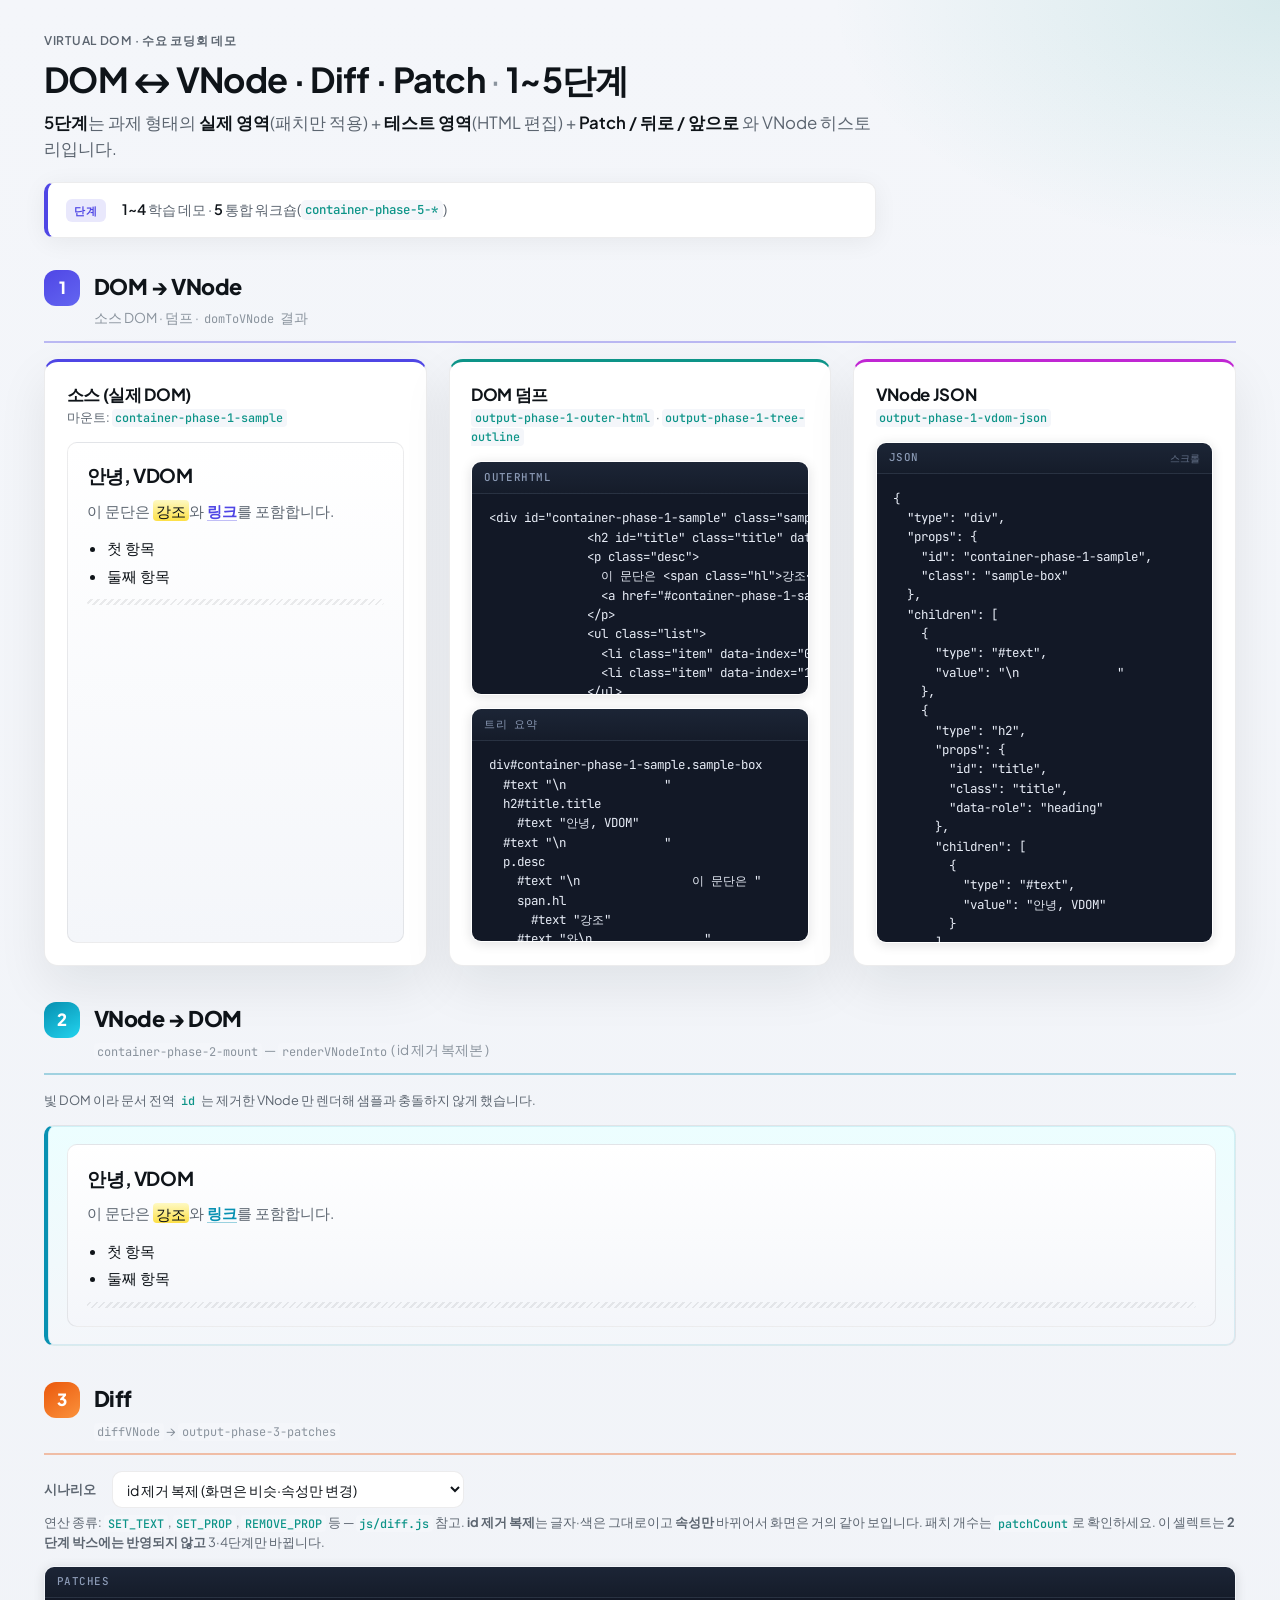
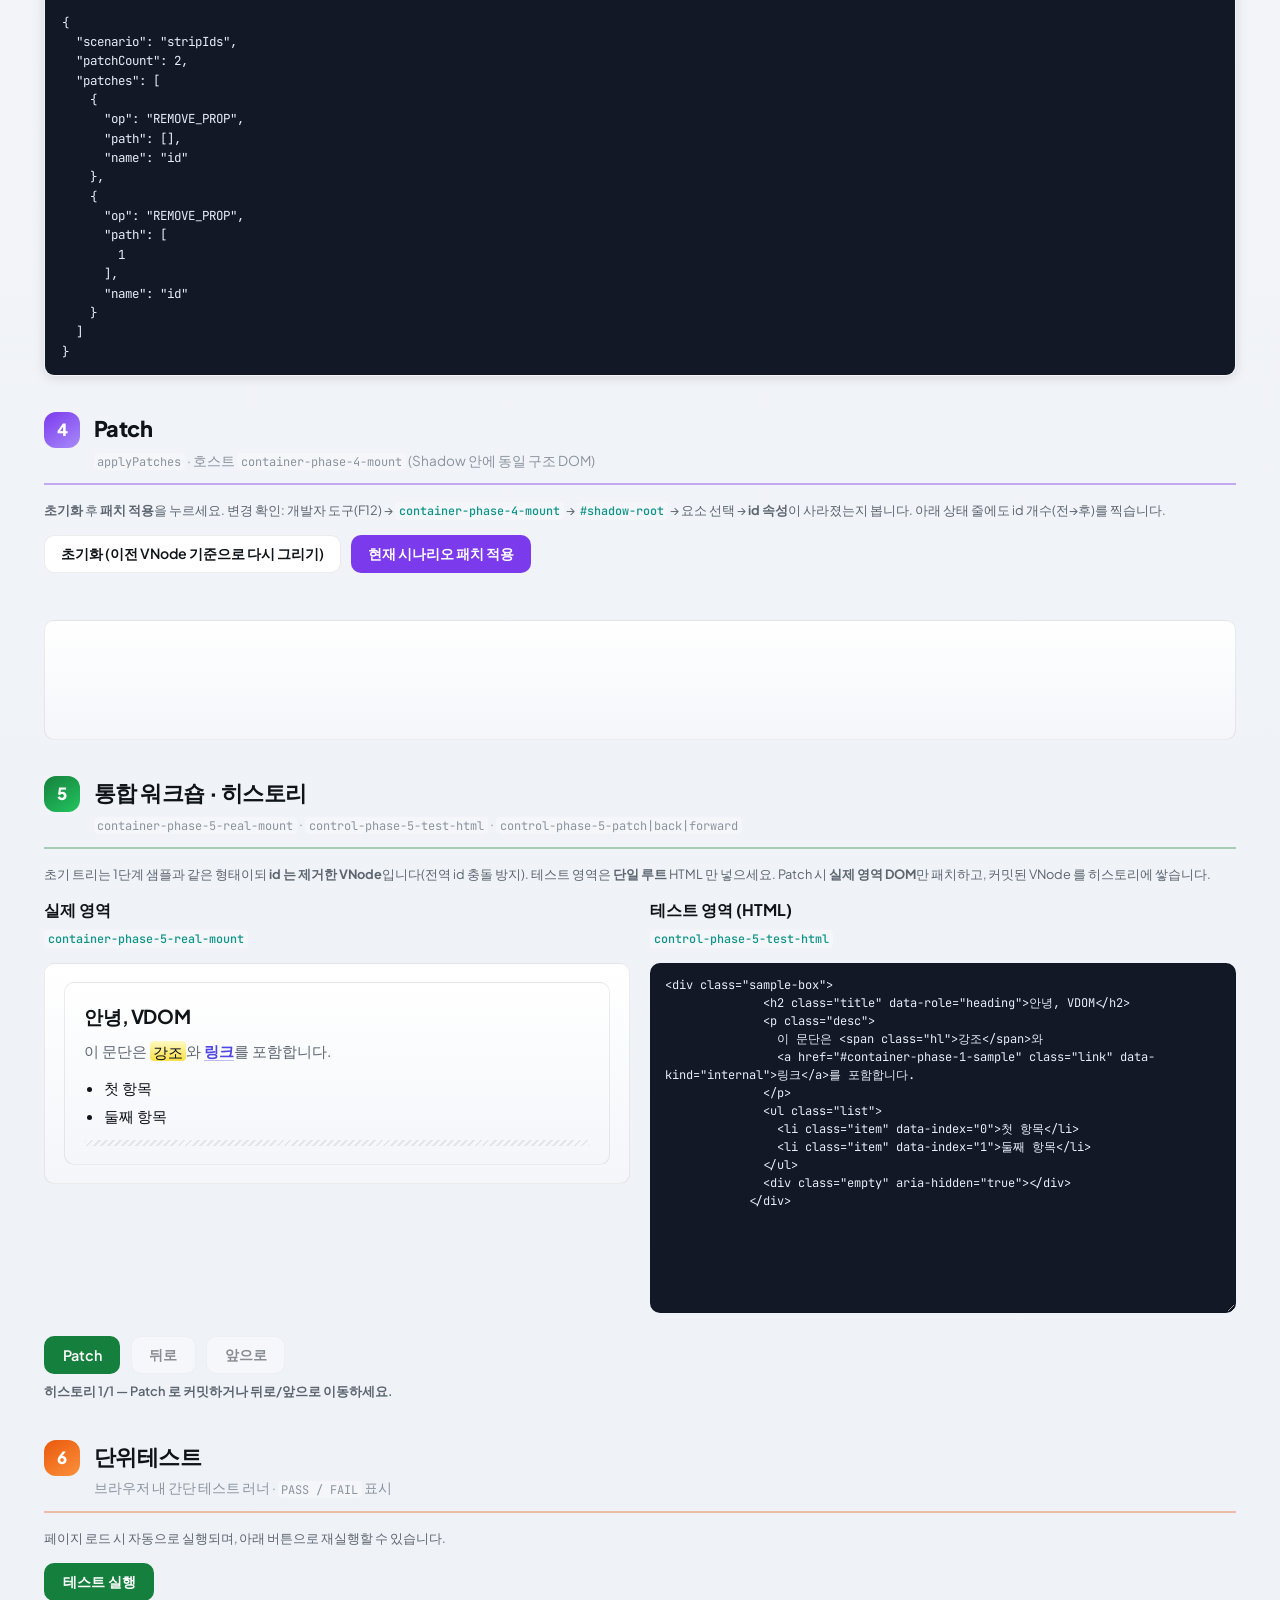
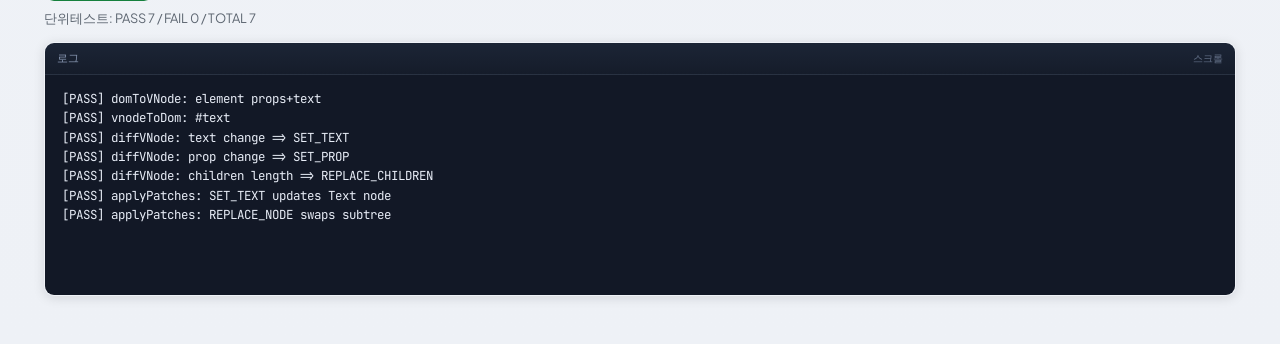
==== index.html @ 98b219fb "feat: add VDOM diff/patch demo Made-with: Cursor" ====
<!DOCTYPE html>
<!--
  Naming 규칙
  - section.demo-phase[data-phase="N"] — N 단계 블록
  - container-phase-N-*  — N 단계에서 다루는 DOM 루트/마운트
  - output-phase-N-*     — 읽기 전용 출력(pre 등)
  - control-phase-N-*    — 입력(버튼, select)

  스크립트: vdom.js → diff.js → patch.js → phase1-demo.js → phase5-workshop.js
-->
<html lang="ko">
  <head>
    <meta charset="UTF-8" />
    <meta name="viewport" content="width=device-width, initial-scale=1.0" />
    <title>VDOM 데모 · 1~5단계 (워크숍 UI · 히스토리)</title>
    <link rel="preconnect" href="https://fonts.googleapis.com" />
    <link rel="preconnect" href="https://fonts.gstatic.com" crossorigin />
    <link
      href="https://fonts.googleapis.com/css2?family=JetBrains+Mono:wght@400;500&family=Plus+Jakarta+Sans:wght@400;500;600;700&display=swap"
      rel="stylesheet"
    />
    <link rel="stylesheet" href="css/base.css" />
  </head>
  <body>
    <main class="page">
      <header class="page-head">
        <p class="eyebrow">Virtual DOM · 수요 코딩회 데모</p>
        <h1 class="page-title">DOM ↔ VNode · Diff · Patch <span class="page-title__sep">·</span> 1~5단계</h1>
        <p class="page-lead">
          <strong>5단계</strong>는 과제 형태의 <strong>실제 영역</strong>(패치만 적용) +
          <strong>테스트 영역</strong>(HTML 편집) + <strong>Patch / 뒤로 / 앞으로</strong> 와 VNode 히스토리입니다.
        </p>
        <div class="hint-card" role="note">
          <span class="hint-card__tag">단계</span>
          <p class="hint-card__text">
            <strong>1~4</strong> 학습 데모 · <strong>5</strong> 통합 워크숍(<code>container-phase-5-*</code>)
          </p>
        </div>
      </header>

      <!-- ========== 1단계: DOM → VNode ========== -->
      <section class="demo-phase" data-phase="1" aria-labelledby="heading-phase-1">
        <header class="demo-phase__header demo-phase__header--accent-1">
          <span class="demo-phase__badge" aria-hidden="true">1</span>
          <div class="demo-phase__headings">
            <h2 class="demo-phase__title" id="heading-phase-1">DOM → VNode</h2>
            <p class="demo-phase__desc">소스 DOM · 덤프 · <code>domToVNode</code> 결과</p>
          </div>
        </header>

        <div class="demo-phase__grid grid grid--3">
          <article class="panel panel--accent panel--accent-1" data-subpanel="source">
            <h3 class="panel__title panel__title--sub">소스 (실제 DOM)</h3>
            <p class="panel-note">마운트: <code>container-phase-1-sample</code></p>
            <div id="container-phase-1-sample" class="sample-box">
              <h2 id="title" class="title" data-role="heading">안녕, VDOM</h2>
              <p class="desc">
                이 문단은 <span class="hl">강조</span>와
                <a href="#container-phase-1-sample" class="link" data-kind="internal">링크</a>를 포함합니다.
              </p>
              <ul class="list">
                <li class="item" data-index="0">첫 항목</li>
                <li class="item" data-index="1">둘째 항목</li>
              </ul>
              <div class="empty" aria-hidden="true"></div>
            </div>
          </article>

          <article class="panel panel--accent panel--accent-2" data-subpanel="dump">
            <h3 class="panel__title panel__title--sub">DOM 덤프</h3>
            <p class="panel-note"><code>output-phase-1-outer-html</code> · <code>output-phase-1-tree-outline</code></p>
            <div class="code-wrap">
              <div class="code-wrap__bar"><span class="code-wrap__label">outerHTML</span></div>
              <pre id="output-phase-1-outer-html" class="code-block code-block--sm" aria-label="DOM outerHTML"></pre>
            </div>
            <div class="code-wrap">
              <div class="code-wrap__bar"><span class="code-wrap__label">트리 요약</span></div>
              <pre id="output-phase-1-tree-outline" class="code-block code-block--sm"></pre>
            </div>
          </article>

          <article class="panel panel--accent panel--accent-3" data-subpanel="vnode">
            <h3 class="panel__title panel__title--sub">VNode JSON</h3>
            <p class="panel-note"><code>output-phase-1-vdom-json</code></p>
            <div class="code-wrap code-wrap--grow">
              <div class="code-wrap__bar">
                <span class="code-wrap__label">JSON</span>
                <span class="code-wrap__hint">스크롤</span>
              </div>
              <pre id="output-phase-1-vdom-json" class="code-block code-block--tall"></pre>
            </div>
          </article>
        </div>
      </section>

      <!-- ========== 2단계: VNode → DOM ========== -->
      <section class="demo-phase" data-phase="2" aria-labelledby="heading-phase-2">
        <header class="demo-phase__header demo-phase__header--accent-4">
          <span class="demo-phase__badge" aria-hidden="true">2</span>
          <div class="demo-phase__headings">
            <h2 class="demo-phase__title" id="heading-phase-2">VNode → DOM</h2>
            <p class="demo-phase__desc">
              <code>container-phase-2-mount</code> — <code>renderVNodeInto</code>( id 제거 복제본 )
            </p>
          </div>
        </header>
        <p class="demo-phase__note panel-note">
          빛 DOM 이라 문서 전역 <code>id</code> 는 제거한 VNode 만 렌더해 샘플과 충돌하지 않게 했습니다.
        </p>
        <div id="container-phase-2-mount" class="sample-box sample-box--from-vnode" tabindex="0"></div>
      </section>

      <!-- ========== 3단계: Diff ========== -->
      <section class="demo-phase" data-phase="3" aria-labelledby="heading-phase-3">
        <header class="demo-phase__header demo-phase__header--accent-5">
          <span class="demo-phase__badge" aria-hidden="true">3</span>
          <div class="demo-phase__headings">
            <h2 class="demo-phase__title" id="heading-phase-3">Diff</h2>
            <p class="demo-phase__desc"><code>diffVNode</code> → <code>output-phase-3-patches</code></p>
          </div>
        </header>
        <div class="diff-toolbar">
          <label class="diff-toolbar__label" for="control-phase-3-scenario">시나리오</label>
          <select id="control-phase-3-scenario" class="diff-select" aria-describedby="help-phase-3-patches">
            <option value="same">동일 트리 (깊은 복제)</option>
            <option value="stripIds" selected>id 제거 복제 (화면은 비슷·속성만 변경)</option>
            <option value="editTitle">첫 h2: VDOM → Diff</option>
          </select>
        </div>
        <p id="help-phase-3-patches" class="panel-note diff-help">
          연산 종류: <code>SET_TEXT</code>, <code>SET_PROP</code>, <code>REMOVE_PROP</code> 등 — <code>js/diff.js</code> 참고.
          <strong>id 제거 복제</strong>는 글자·색은 그대로이고 <strong>속성만</strong> 바뀌어서 화면은 거의 같아 보입니다.
          패치 개수는 <code>patchCount</code>로 확인하세요. 이 셀렉트는 <strong>2단계 박스에는 반영되지 않고</strong> 3·4단계만 바뀝니다.
        </p>
        <div class="code-wrap code-wrap--grow code-wrap--diff">
          <div class="code-wrap__bar"><span class="code-wrap__label">Patches</span></div>
          <pre id="output-phase-3-patches" class="code-block code-block--diff"></pre>
        </div>
      </section>

      <!-- ========== 4단계: Patch ========== -->
      <section class="demo-phase" data-phase="4" aria-labelledby="heading-phase-4">
        <header class="demo-phase__header demo-phase__header--accent-patch">
          <span class="demo-phase__badge" aria-hidden="true">4</span>
          <div class="demo-phase__headings">
            <h2 class="demo-phase__title" id="heading-phase-4">Patch</h2>
            <p class="demo-phase__desc">
              <code>applyPatches</code> · 호스트 <code>container-phase-4-mount</code> (Shadow 안에 동일 구조 DOM)
            </p>
          </div>
        </header>
        <p class="demo-phase__note panel-note">
          <strong>초기화</strong> 후 <strong>패치 적용</strong>을 누르세요. 변경 확인: 개발자 도구(F12) →
          <code>container-phase-4-mount</code> → <code>#shadow-root</code> → 요소 선택 →
          <strong>id 속성</strong>이 사라졌는지 봅니다. 아래 상태 줄에도 id 개수(전→후)를 찍습니다.
        </p>
        <div class="phase4-toolbar">
          <button type="button" id="control-phase-4-reset" class="btn-phase4">초기화 (이전 VNode 기준으로 다시 그리기)</button>
          <button type="button" id="control-phase-4-apply" class="btn-phase4 btn-phase4--primary">현재 시나리오 패치 적용</button>
        </div>
        <p id="output-phase-4-status" class="panel-note phase4-status" aria-live="polite"></p>
        <div
          id="container-phase-4-mount"
          class="sample-box sample-box--patch-host"
          title="ShadowRoot 호스트 — 내부 DOM 은 개발자 도구에서 shadow-root 로 확인"
        ></div>
      </section>

      <!-- ========== 5단계: 통합 UI · 히스토리 (과제 플로우) ========== -->
      <section class="demo-phase" data-phase="5" aria-labelledby="heading-phase-5">
        <header class="demo-phase__header demo-phase__header--accent-workshop">
          <span class="demo-phase__badge" aria-hidden="true">5</span>
          <div class="demo-phase__headings">
            <h2 class="demo-phase__title" id="heading-phase-5">통합 워크숍 · 히스토리</h2>
            <p class="demo-phase__desc">
              <code>container-phase-5-real-mount</code> · <code>control-phase-5-test-html</code> ·
              <code>control-phase-5-patch|back|forward</code>
            </p>
          </div>
        </header>
        <p class="demo-phase__note panel-note">
          초기 트리는 1단계 샘플과 같은 형태이되 <strong>id 는 제거한 VNode</strong>입니다(전역 id 충돌 방지).
          테스트 영역은 <strong>단일 루트</strong> HTML 만 넣으세요. Patch 시 <strong>실제 영역 DOM</strong>만
          패치하고, 커밋된 VNode 를 히스토리에 쌓습니다.
        </p>

        <div class="workshop-split">
          <div class="workshop-col">
            <h3 class="workshop-col__title">실제 영역</h3>
            <p class="panel-note workshop-col__id"><code id="label-real-mount">container-phase-5-real-mount</code></p>
            <div id="container-phase-5-real-mount" class="sample-box workshop-real-mount"></div>
          </div>
          <div class="workshop-col">
            <h3 class="workshop-col__title">테스트 영역 (HTML)</h3>
            <p class="panel-note workshop-col__id"><code>control-phase-5-test-html</code></p>
            <textarea
              id="control-phase-5-test-html"
              class="workshop-textarea"
              spellcheck="false"
              rows="18"
              aria-label="테스트용 HTML 편집"
            ></textarea>
          </div>
        </div>

        <div class="phase5-toolbar">
          <button type="button" id="control-phase-5-patch" class="btn-phase5 btn-phase5--primary">Patch</button>
          <button type="button" id="control-phase-5-back" class="btn-phase5">뒤로</button>
          <button type="button" id="control-phase-5-forward" class="btn-phase5" disabled>앞으로</button>
        </div>
        <p id="output-phase-5-status" class="panel-note phase5-status" aria-live="polite"></p>
      </section>

      <!-- ========== 6단계: 테스트 결과 (단위테스트 UI) ========== -->
      <section class="demo-phase" data-phase="6" aria-labelledby="heading-phase-6">
        <header class="demo-phase__header demo-phase__header--accent-5">
          <span class="demo-phase__badge" aria-hidden="true">6</span>
          <div class="demo-phase__headings">
            <h2 class="demo-phase__title" id="heading-phase-6">단위테스트</h2>
            <p class="demo-phase__desc">
              브라우저 내 간단 테스트 러너 · <code>PASS / FAIL</code> 표시
            </p>
          </div>
        </header>

        <p class="demo-phase__note panel-note">
          페이지 로드 시 자동으로 실행되며, 아래 버튼으로 재실행할 수 있습니다.
        </p>

        <div class="phase5-toolbar">
          <button type="button" id="control-phase-6-run" class="btn-phase5 btn-phase5--primary">
            테스트 실행
          </button>
        </div>

        <p id="output-phase-6-status" class="panel-note" aria-live="polite"></p>

        <div class="code-wrap code-wrap--grow">
          <div class="code-wrap__bar">
            <span class="code-wrap__label">로그</span>
            <span class="code-wrap__hint">스크롤</span>
          </div>
          <pre id="output-phase-6-log" class="code-block code-block--tall"></pre>
        </div>
      </section>
    </main>

    <script src="js/vdom.js"></script>
    <script src="js/diff.js"></script>
    <script src="js/patch.js"></script>
    <script src="js/phase1-demo.js"></script>
    <script src="js/phase5-workshop.js"></script>
    <script src="js/unit-tests.js"></script>
  </body>
</html>
---- css/base.css ----
/* =============================================================================
   base.css — 데모 UI (VDOM 로직과 무관)
   ============================================================================= */

:root {
  --font-sans: "Plus Jakarta Sans", system-ui, -apple-system, "Segoe UI", sans-serif;
  --font-mono: "JetBrains Mono", ui-monospace, "Cascadia Code", monospace;

  --bg0: #0f1419;
  --bg1: #161d27;
  --surface: #ffffff;
  --surface-soft: #f4f6fa;
  --border: rgba(15, 20, 25, 0.08);
  --text: #0f1419;
  --muted: #5c6570;
  --muted2: #8b949e;

  --accent-1: #4f46e5;
  --accent-1-soft: rgba(79, 70, 229, 0.12);
  --accent-2: #0d9488;
  --accent-2-soft: rgba(13, 148, 136, 0.12);
  --accent-3: #c026d3;
  --accent-3-soft: rgba(192, 38, 211, 0.1);
  --accent-4: #0891b2;
  --accent-4-soft: rgba(8, 145, 178, 0.12);
  --accent-5: #ea580c;
  --accent-5-soft: rgba(234, 88, 12, 0.1);
  --accent-patch: #7c3aed;
  --accent-patch-soft: rgba(124, 58, 237, 0.12);
  --accent-workshop: #15803d;
  --accent-workshop-soft: rgba(21, 128, 61, 0.12);

  --code-bg: #121826;
  --code-fg: #e8edf7;
  --code-muted: #8b9ab5;
  --radius: 14px;
  --radius-sm: 10px;
  --shadow: 0 4px 24px rgba(15, 20, 25, 0.06);
  --shadow-lg: 0 20px 50px rgba(15, 20, 25, 0.08);
}

*,
*::before,
*::after {
  box-sizing: border-box;
}

html {
  -webkit-font-smoothing: antialiased;
  -moz-osx-font-smoothing: grayscale;
}

body {
  margin: 0;
  font-family: var(--font-sans);
  line-height: 1.55;
  color: var(--text);
  min-height: 100vh;
  background:
    radial-gradient(1200px 600px at 10% -10%, rgba(79, 70, 229, 0.14), transparent 55%),
    radial-gradient(900px 500px at 100% 0%, rgba(13, 148, 136, 0.12), transparent 50%),
    linear-gradient(180deg, var(--surface-soft) 0%, #eef1f6 100%);
}

/* 화면이 넓을수록 본문·3열 카드가 더 넓게 쓰이도록(좌우 여백만 vw 로 살짝 유지) */
.page {
  width: 100%;
  max-width: 1600px;
  margin: 0 auto;
  padding: 2rem clamp(1rem, 3.5vw, 2.75rem) 3rem;
  box-sizing: border-box;
}

/* ——— 헤더 ——— */
.page-head {
  margin-bottom: 2rem;
}

/* ========== 단계 섹션 (demo-phase) ========== */
.demo-phase {
  margin-bottom: 2.25rem;
}

.demo-phase:last-child {
  margin-bottom: 0;
}

.demo-phase__header {
  display: flex;
  align-items: flex-start;
  gap: 0.85rem;
  margin-bottom: 1rem;
  padding-bottom: 0.75rem;
  border-bottom: 2px solid var(--border);
}

.demo-phase__header--accent-1 {
  border-bottom-color: rgba(79, 70, 229, 0.35);
}

.demo-phase__header--accent-4 {
  border-bottom-color: rgba(8, 145, 178, 0.35);
}

.demo-phase__header--accent-5 {
  border-bottom-color: rgba(234, 88, 12, 0.35);
}

.demo-phase__header--accent-patch {
  border-bottom-color: rgba(124, 58, 237, 0.4);
}

.demo-phase__badge {
  display: flex;
  align-items: center;
  justify-content: center;
  width: 2.25rem;
  height: 2.25rem;
  border-radius: 12px;
  font-size: 1.05rem;
  font-weight: 800;
  color: #fff;
  flex-shrink: 0;
  background: linear-gradient(145deg, var(--muted), var(--muted2));
}

.demo-phase__header--accent-1 .demo-phase__badge {
  background: linear-gradient(145deg, var(--accent-1), #6366f1);
}

.demo-phase__header--accent-4 .demo-phase__badge {
  background: linear-gradient(145deg, var(--accent-4), #22d3ee);
}

.demo-phase__header--accent-5 .demo-phase__badge {
  background: linear-gradient(145deg, var(--accent-5), #fb923c);
}

.demo-phase__header--accent-patch .demo-phase__badge {
  background: linear-gradient(145deg, var(--accent-patch), #a78bfa);
}

.demo-phase__header--accent-workshop {
  border-bottom-color: rgba(21, 128, 61, 0.35);
}

.demo-phase__header--accent-workshop .demo-phase__badge {
  background: linear-gradient(145deg, var(--accent-workshop), #22c55e);
}

.demo-phase__title {
  margin: 0;
  font-size: 1.35rem;
  font-weight: 800;
  letter-spacing: -0.02em;
  color: var(--bg0);
}

.demo-phase__desc {
  margin: 0.25rem 0 0;
  font-size: 0.85rem;
  color: var(--muted2);
}

.demo-phase__desc code {
  font-family: var(--font-mono);
  font-size: 0.88em;
  background: var(--surface-soft);
  padding: 0.06em 0.32em;
  border-radius: 4px;
}

.demo-phase__note {
  margin-top: 0;
  margin-bottom: 0.85rem;
}

.demo-phase__grid {
  margin-top: 0;
}

.panel__title--sub {
  margin: 0 0 0.5rem;
  font-size: 0.95rem;
  font-weight: 700;
  color: #334155;
}

.phase4-toolbar {
  display: flex;
  flex-wrap: wrap;
  gap: 0.65rem;
  margin-bottom: 0.65rem;
}

.btn-phase4 {
  font-family: var(--font-sans);
  font-size: 0.88rem;
  font-weight: 600;
  padding: 0.5rem 1rem;
  border-radius: var(--radius-sm);
  border: 1px solid var(--border);
  background: var(--surface);
  color: var(--text);
  cursor: pointer;
  transition: background 0.15s, border-color 0.15s;
}

.btn-phase4:hover {
  background: var(--surface-soft);
}

.btn-phase4--primary {
  background: var(--accent-patch);
  border-color: transparent;
  color: #fff;
}

.btn-phase4--primary:hover {
  filter: brightness(1.06);
}

.phase4-status {
  min-height: 1.35rem;
  font-size: 0.85rem;
  color: var(--accent-patch);
  font-weight: 500;
}

.sample-box--patch-host {
  min-height: 120px;
  border-style: solid;
  border-color: var(--accent-patch-soft);
  box-shadow: inset 0 0 0 2px var(--accent-patch-soft);
  background: linear-gradient(135deg, #faf5ff 0%, var(--surface-soft) 100%);
}

/* ========== 5단계 워크숍 ========== */
.workshop-split {
  display: grid;
  grid-template-columns: 1fr 1fr;
  gap: 1.25rem;
  margin-bottom: 1rem;
}

@media (max-width: 960px) {
  .workshop-split {
    grid-template-columns: 1fr;
  }
}

.workshop-col__title {
  margin: 0 0 0.35rem;
  font-size: 1rem;
  font-weight: 700;
  color: var(--bg0);
}

.workshop-col__id {
  margin-top: 0;
  margin-bottom: 0.5rem;
  font-size: 0.75rem;
}

.workshop-real-mount {
  min-height: 140px;
  border-left: 4px solid var(--accent-workshop);
  background: linear-gradient(180deg, #f0fdf4 0%, #f4f6fa 100%);
}

.workshop-textarea {
  width: 100%;
  margin: 0;
  padding: 0.75rem 0.85rem;
  font-family: var(--font-mono);
  font-size: 0.75rem;
  line-height: 1.5;
  border: 1px solid var(--border);
  border-radius: var(--radius-sm);
  resize: vertical;
  min-height: 12rem;
  background: var(--code-bg);
  color: var(--code-fg);
  tab-size: 2;
}

.phase5-toolbar {
  display: flex;
  flex-wrap: wrap;
  gap: 0.65rem;
  margin-bottom: 0.5rem;
}

.btn-phase5 {
  font-family: var(--font-sans);
  font-size: 0.9rem;
  font-weight: 600;
  padding: 0.5rem 1.1rem;
  border-radius: var(--radius-sm);
  border: 1px solid var(--border);
  background: var(--surface);
  color: var(--text);
  cursor: pointer;
  transition: opacity 0.15s, filter 0.15s;
}

.btn-phase5:hover:not(:disabled) {
  background: var(--surface-soft);
}

.btn-phase5:disabled {
  opacity: 0.45;
  cursor: not-allowed;
}

.btn-phase5--primary {
  background: var(--accent-workshop);
  border-color: transparent;
  color: #fff;
}

.btn-phase5--primary:hover:not(:disabled) {
  filter: brightness(1.05);
}

.phase5-status {
  min-height: 1.4rem;
  font-size: 0.88rem;
  color: var(--accent-workshop);
  font-weight: 600;
}

.eyebrow {
  margin: 0 0 0.5rem;
  font-size: 0.75rem;
  font-weight: 600;
  letter-spacing: 0.06em;
  text-transform: uppercase;
  color: var(--muted);
}

.page-title {
  margin: 0 0 0.65rem;
  font-size: clamp(1.65rem, 3.5vw, 2.15rem);
  font-weight: 700;
  letter-spacing: -0.02em;
  line-height: 1.2;
  color: var(--bg0);
}

.page-title__sep {
  font-weight: 500;
  color: var(--muted2);
}

.page-lead {
  margin: 0 0 1.25rem;
  max-width: 52rem;
  font-size: 1.05rem;
  color: var(--muted);
}

.page-lead strong {
  color: var(--text);
  font-weight: 600;
}

.hint-card {
  display: flex;
  flex-wrap: wrap;
  align-items: baseline;
  gap: 0.65rem 1rem;
  max-width: 52rem;
  padding: 0.9rem 1.15rem;
  background: var(--surface);
  border: 1px solid var(--border);
  border-radius: var(--radius-sm);
  box-shadow: var(--shadow);
  border-left: 4px solid var(--accent-1);
}

.hint-card__tag {
  flex-shrink: 0;
  font-size: 0.7rem;
  font-weight: 700;
  text-transform: uppercase;
  letter-spacing: 0.05em;
  color: var(--accent-1);
  background: var(--accent-1-soft);
  padding: 0.2rem 0.5rem;
  border-radius: 6px;
}

.hint-card__text {
  margin: 0;
  font-size: 0.9rem;
  color: var(--muted);
  flex: 1;
  min-width: 12rem;
}

.hint-card__text strong {
  color: var(--text);
  font-weight: 600;
}

.hint-card__text code {
  font-family: var(--font-mono);
  font-size: 0.86em;
  background: var(--surface-soft);
  padding: 0.12em 0.4em;
  border-radius: 5px;
  color: var(--accent-2);
  font-weight: 500;
}

/* ——— 그리드 ——— */
.grid {
  display: grid;
  gap: 1.35rem;
}

.grid--3 {
  grid-template-columns: repeat(3, minmax(0, 1fr));
  align-items: stretch;
}

@media (max-width: 1150px) {
  .grid--3 {
    grid-template-columns: 1fr;
  }
}

/* ——— 패널 ——— */
.panel {
  position: relative;
  background: var(--surface);
  border: 1px solid var(--border);
  border-radius: var(--radius);
  padding: 1.25rem 1.35rem 1.35rem;
  box-shadow: var(--shadow-lg);
  display: flex;
  flex-direction: column;
  min-height: 0;
}

.panel--accent-1 {
  border-top: 3px solid var(--accent-1);
}

.panel--accent-2 {
  border-top: 3px solid var(--accent-2);
}

.panel--accent-3 {
  border-top: 3px solid var(--accent-3);
}

.panel--accent-4 {
  border-top: 3px solid var(--accent-4);
}

.panel--accent-4 .step-pill {
  background: linear-gradient(145deg, var(--accent-4), #22d3ee);
}

.panel--accent-5 {
  border-top: 3px solid var(--accent-5);
}

.panel--accent-5 .step-pill {
  background: linear-gradient(145deg, var(--accent-5), #fb923c);
}

.phase2--wide {
  margin-top: 1.75rem;
}

.diff-toolbar {
  display: flex;
  flex-wrap: wrap;
  align-items: center;
  gap: 0.65rem 1rem;
  margin-bottom: 0.35rem;
}

.diff-toolbar__label {
  font-size: 0.8rem;
  font-weight: 600;
  color: var(--muted);
}

.diff-select {
  font-family: var(--font-sans);
  font-size: 0.88rem;
  padding: 0.45rem 2rem 0.45rem 0.65rem;
  border: 1px solid var(--border);
  border-radius: var(--radius-sm);
  background: var(--surface);
  color: var(--text);
  min-width: min(100%, 22rem);
  cursor: pointer;
}

.diff-help {
  margin-top: 0.35rem !important;
  margin-bottom: 0.85rem !important;
}

.code-wrap--diff .code-block--diff {
  max-height: min(42vh, 480px);
  min-height: 200px;
}

.panel__head {
  display: flex;
  align-items: flex-start;
  gap: 0.85rem;
  margin-bottom: 1rem;
}

.step-pill {
  display: flex;
  align-items: center;
  justify-content: center;
  width: 2rem;
  height: 2rem;
  border-radius: 10px;
  font-size: 0.95rem;
  font-weight: 700;
  color: #fff;
  flex-shrink: 0;
}

.panel--accent-1 .step-pill {
  background: linear-gradient(145deg, var(--accent-1), #6366f1);
}

.panel--accent-2 .step-pill {
  background: linear-gradient(145deg, var(--accent-2), #14b8a6);
}

.panel--accent-3 .step-pill {
  background: linear-gradient(145deg, var(--accent-3), #d946ef);
}

.panel__titles {
  min-width: 0;
}

.panel__title {
  margin: 0;
  font-size: 1.05rem;
  font-weight: 700;
  letter-spacing: -0.02em;
  color: var(--bg0);
}

.panel__subtitle {
  margin: 0.2rem 0 0;
  font-size: 0.8rem;
  color: var(--muted2);
}

.panel__subtitle code {
  font-family: var(--font-mono);
  font-size: 0.92em;
  background: var(--surface-soft);
  padding: 0.1em 0.35em;
  border-radius: 4px;
  color: var(--muted);
}

.panel-note {
  margin: 0 0 0.9rem;
  font-size: 0.8rem;
  line-height: 1.5;
  color: var(--muted);
}

.panel-note code {
  font-family: var(--font-mono);
  font-size: 0.92em;
  background: var(--surface-soft);
  padding: 0.08em 0.32em;
  border-radius: 4px;
  color: var(--accent-2);
  font-weight: 500;
}

/* ——— 샘플 박스 ——— */
.sample-box {
  flex: 1;
  margin-top: 0;
  border: 1px solid var(--border);
  border-radius: var(--radius-sm);
  padding: 1.15rem 1.2rem;
  background: linear-gradient(180deg, #ffffff 0%, var(--surface-soft) 100%);
  box-shadow: inset 0 1px 0 rgba(255, 255, 255, 0.9);
}

.sample-box .title {
  margin: 0 0 0.5rem;
  font-size: 1.2rem;
  font-weight: 700;
  letter-spacing: -0.02em;
  color: var(--bg0);
}

.sample-box .desc {
  margin: 0 0 0.85rem;
  color: var(--muted);
  font-size: 0.95rem;
}

.sample-box .hl {
  background: linear-gradient(180deg, #fef9c3, #fde047);
  padding: 0.05em 0.2em;
  border-radius: 4px;
  font-weight: 500;
  color: var(--bg0);
}

.sample-box .link {
  color: var(--accent-1);
  font-weight: 600;
  text-decoration: none;
  border-bottom: 1px solid rgba(79, 70, 229, 0.35);
  transition: border-color 0.15s, color 0.15s;
}

.sample-box .link:hover {
  color: #4338ca;
  border-bottom-color: #4338ca;
}

.sample-box .list {
  margin: 0 0 0.75rem;
  padding-left: 1.25rem;
  color: var(--text);
  font-size: 0.95rem;
}

.sample-box .list li {
  margin-bottom: 0.25rem;
}

.sample-box .empty {
  min-height: 6px;
  margin-top: 0.35rem;
  border-radius: 4px;
  background: repeating-linear-gradient(
    -45deg,
    var(--border),
    var(--border) 2px,
    transparent 2px,
    transparent 5px
  );
}

/* VNode 로만 다시 만든 subtree — 시각적으로 구분 */
.sample-box--from-vnode {
  border-left: 4px solid var(--accent-4);
  background: linear-gradient(180deg, #ecfeff 0%, #f4f6fa 100%);
  box-shadow: inset 0 0 0 1px var(--accent-4-soft);
}

.sample-box--from-vnode .link {
  color: var(--accent-4);
  border-bottom-color: rgba(8, 145, 178, 0.4);
}

/* ——— 코드 블록 래퍼 ——— */
.code-wrap {
  margin-bottom: 0.85rem;
  border-radius: var(--radius-sm);
  overflow: hidden;
  border: 1px solid rgba(255, 255, 255, 0.06);
  box-shadow: 0 2px 12px rgba(15, 20, 25, 0.12);
}

.code-wrap:last-child {
  margin-bottom: 0;
}

.code-wrap--grow {
  flex: 1;
  display: flex;
  flex-direction: column;
  min-height: 0;
  margin-bottom: 0;
}

.code-wrap--grow .code-block {
  flex: 1;
  min-height: 220px;
}

.code-wrap__bar {
  display: flex;
  align-items: center;
  justify-content: space-between;
  gap: 0.5rem;
  padding: 0.4rem 0.75rem 0.45rem;
  background: linear-gradient(180deg, #1c2536 0%, #151c2a 100%);
  border-bottom: 1px solid rgba(255, 255, 255, 0.06);
}

.code-wrap__label {
  font-family: var(--font-mono);
  font-size: 0.68rem;
  font-weight: 500;
  letter-spacing: 0.04em;
  text-transform: uppercase;
  color: var(--code-muted);
}

.code-wrap__hint {
  font-size: 0.65rem;
  color: rgba(139, 154, 181, 0.65);
}

.code-block {
  margin: 0;
  padding: 0.85rem 1rem;
  background: var(--code-bg);
  color: var(--code-fg);
  font-family: var(--font-mono);
  font-size: 0.72rem;
  line-height: 1.55;
  white-space: pre;
  overflow: auto;
  tab-size: 2;
}

.code-block--sm {
  max-height: 200px;
}

.code-block--tall {
  max-height: min(52vh, 560px);
}

/* 스크롤바 (WebKit) */
.code-block::-webkit-scrollbar {
  width: 8px;
  height: 8px;
}

.code-block::-webkit-scrollbar-track {
  background: rgba(0, 0, 0, 0.2);
}

.code-block::-webkit-scrollbar-thumb {
  background: rgba(255, 255, 255, 0.15);
  border-radius: 4px;
}

.code-block::-webkit-scrollbar-thumb:hover {
  background: rgba(255, 255, 255, 0.22);
}

.panel--accent-3 .code-wrap--grow {
  flex: 1;
}

.panel--accent-3 {
  min-height: 520px;
}

@media (min-width: 1280px) {
  .code-block {
    font-size: 0.78rem;
    padding: 0.9rem 1.05rem;
  }
}

@media (max-width: 1150px) {
  .panel--accent-3 {
    min-height: 0;
  }

  .code-block--tall {
    max-height: 360px;
  }
}
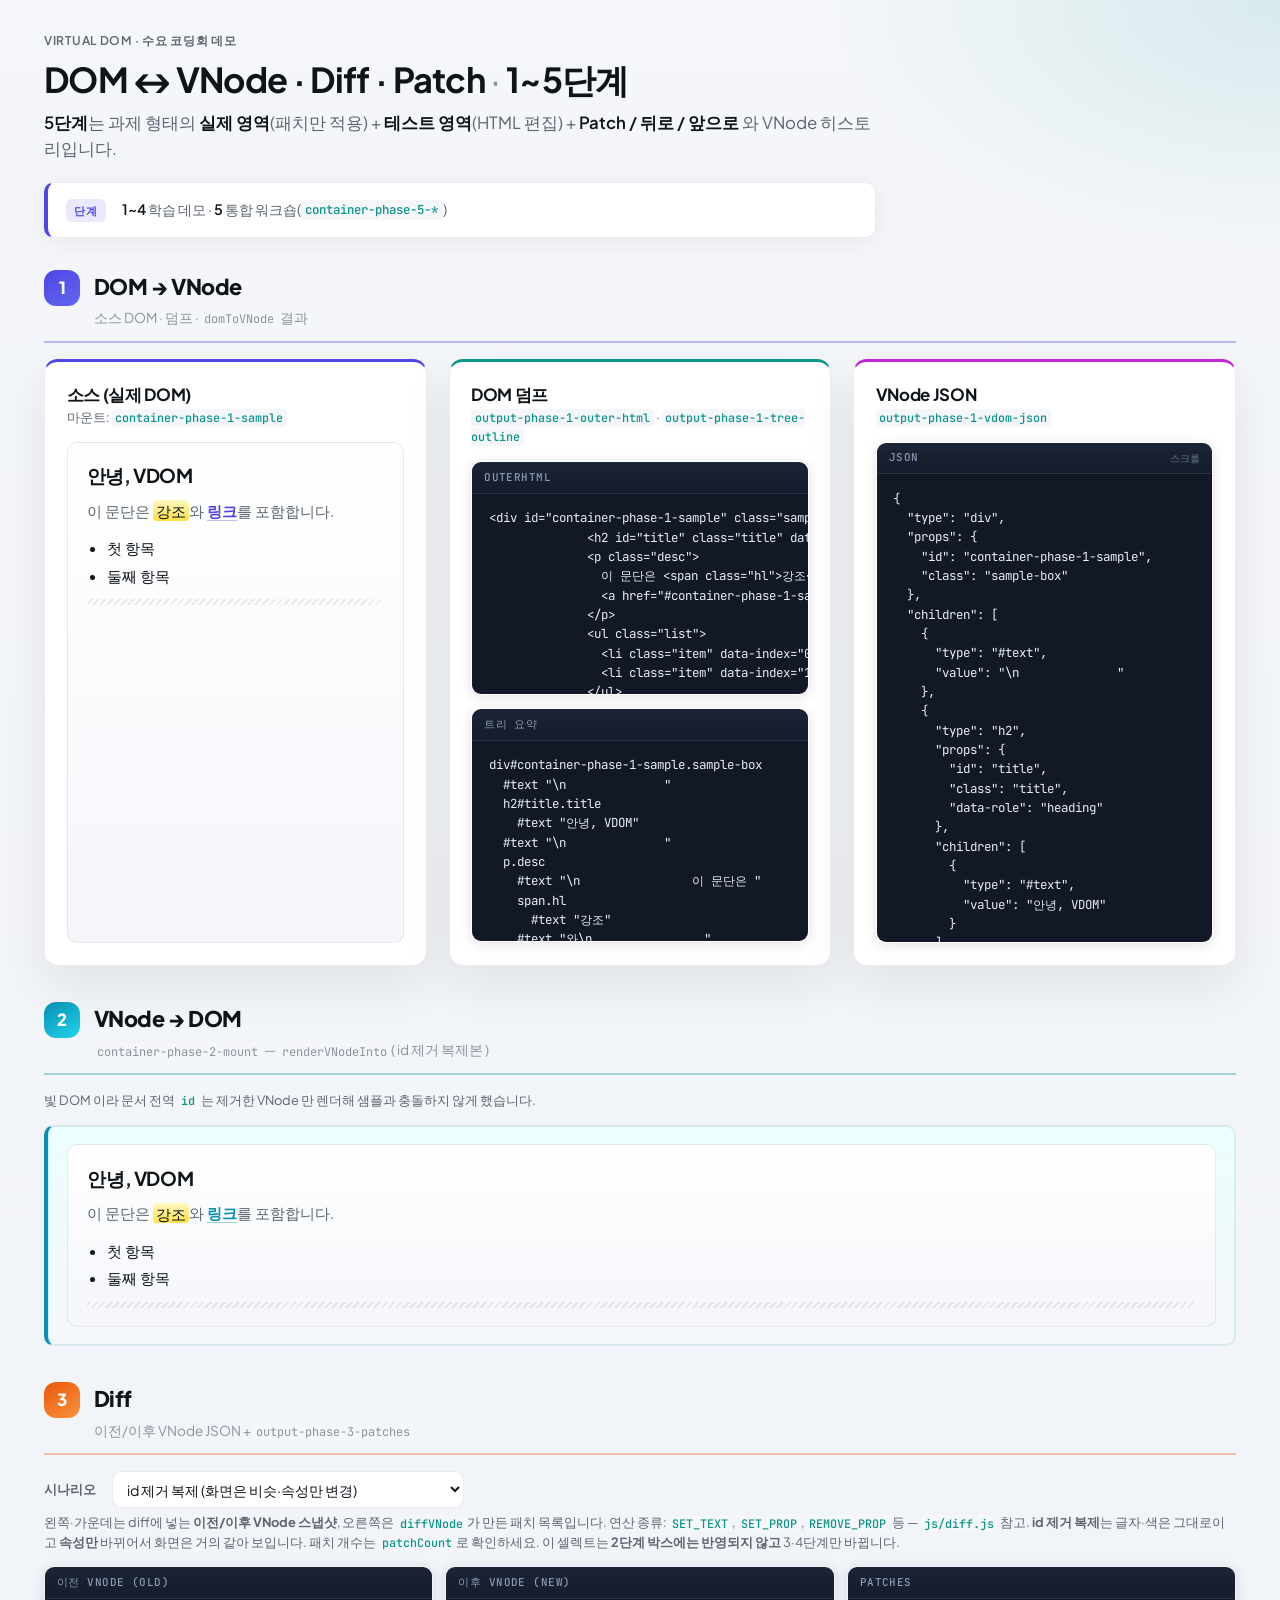
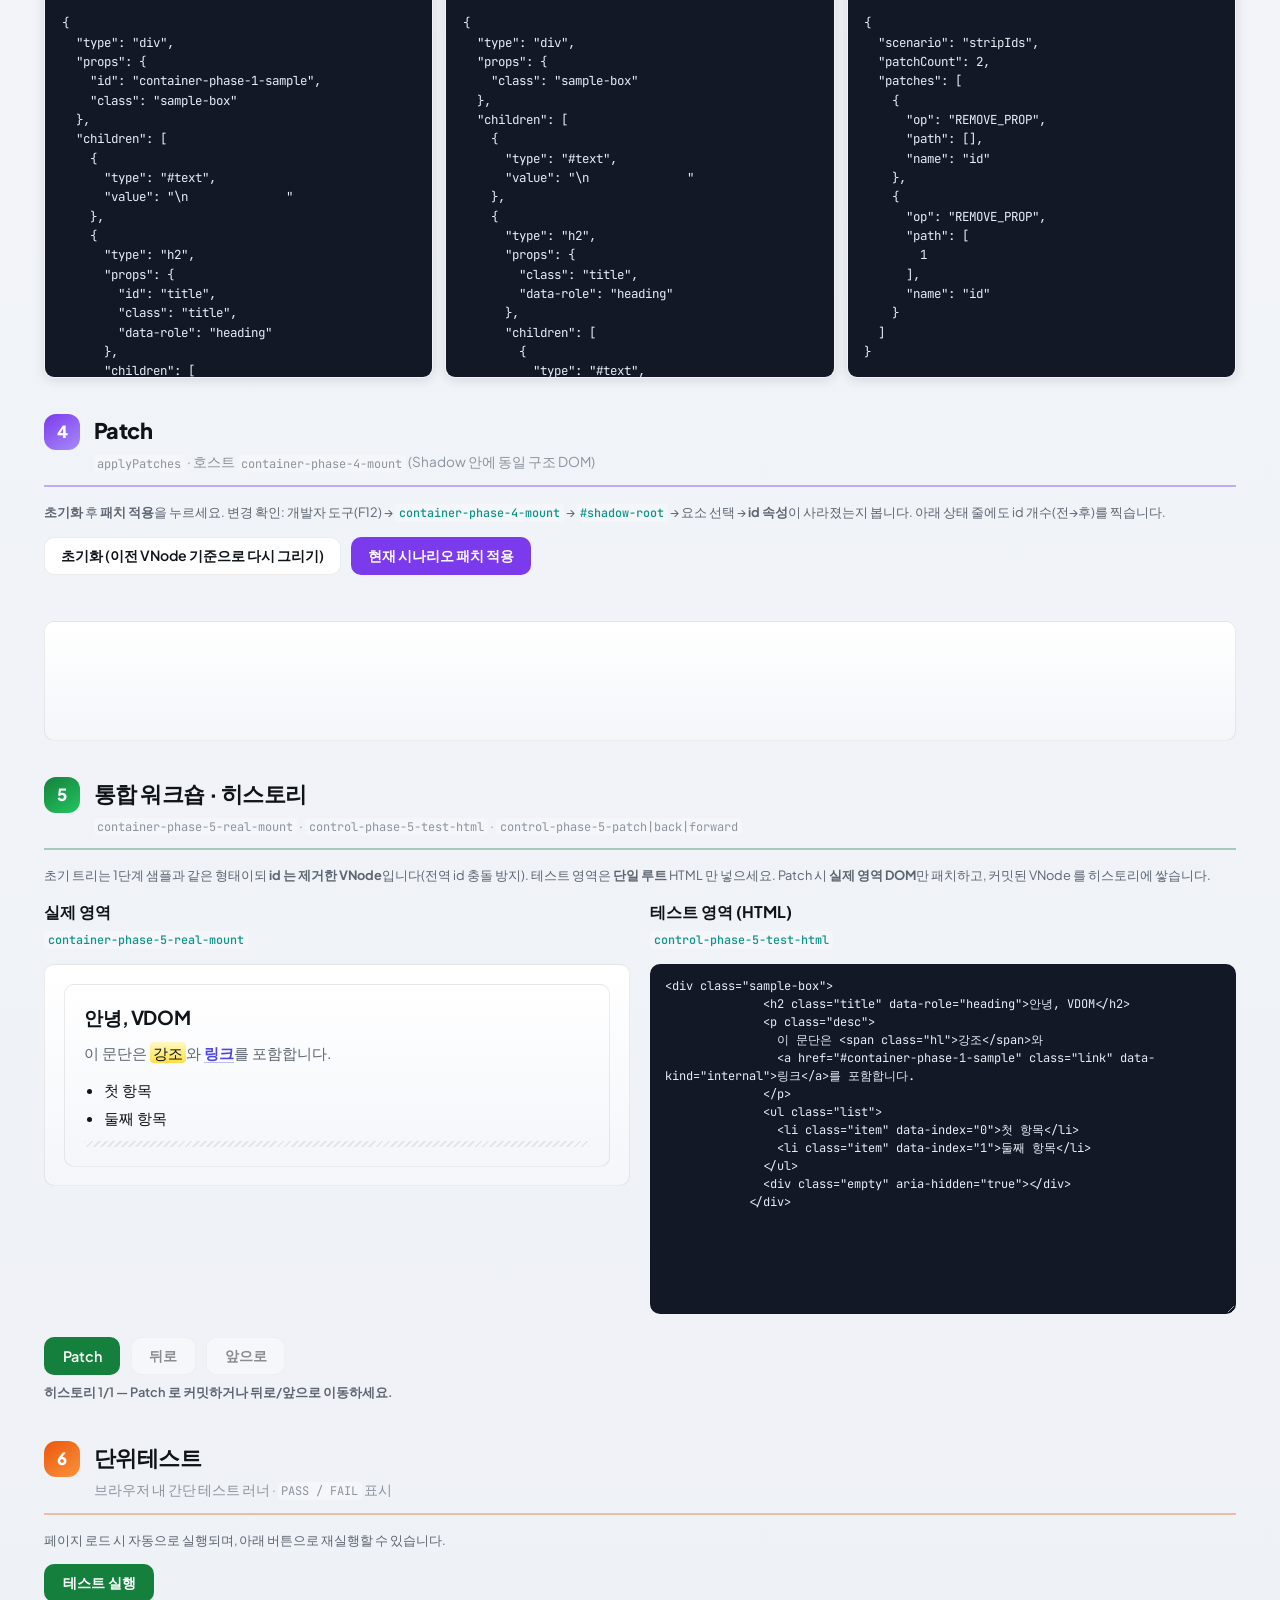
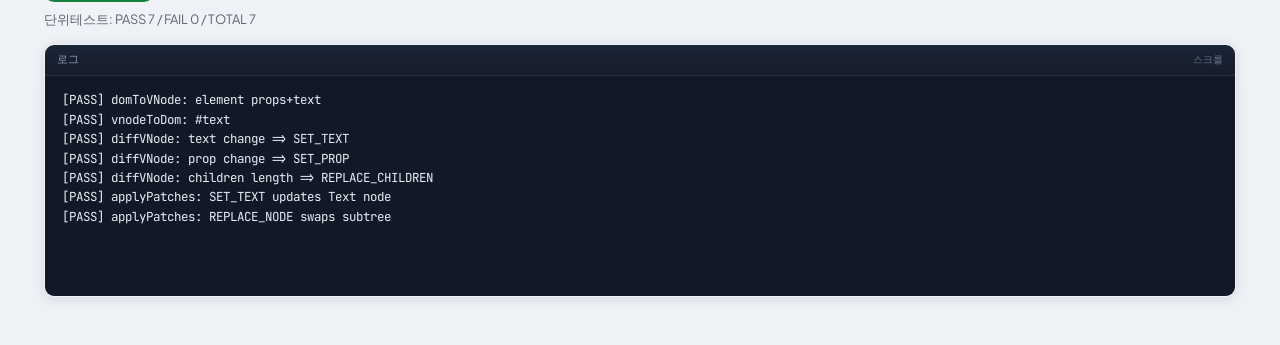
==== commit 6ed805dd: "feat: show old/new VNode snapshots beside diff patches 3단계에서 diff 입력인 이전·이후 VNode JSON과 패치 목록을 한 화면에" ====
--- a/index.html
+++ b/index.html
@@ -116,7 +116,9 @@
           <span class="demo-phase__badge" aria-hidden="true">3</span>
           <div class="demo-phase__headings">
             <h2 class="demo-phase__title" id="heading-phase-3">Diff</h2>
-            <p class="demo-phase__desc"><code>diffVNode</code> → <code>output-phase-3-patches</code></p>
+            <p class="demo-phase__desc">
+              이전/이후 VNode JSON + <code>output-phase-3-patches</code>
+            </p>
           </div>
         </header>
         <div class="diff-toolbar">
@@ -128,13 +130,24 @@
           </select>
         </div>
         <p id="help-phase-3-patches" class="panel-note diff-help">
+          왼쪽·가운데는 diff에 넣는 <strong>이전/이후 VNode 스냅샷</strong>, 오른쪽은 <code>diffVNode</code>가 만든 패치 목록입니다.
           연산 종류: <code>SET_TEXT</code>, <code>SET_PROP</code>, <code>REMOVE_PROP</code> 등 — <code>js/diff.js</code> 참고.
           <strong>id 제거 복제</strong>는 글자·색은 그대로이고 <strong>속성만</strong> 바뀌어서 화면은 거의 같아 보입니다.
           패치 개수는 <code>patchCount</code>로 확인하세요. 이 셀렉트는 <strong>2단계 박스에는 반영되지 않고</strong> 3·4단계만 바뀝니다.
         </p>
-        <div class="code-wrap code-wrap--grow code-wrap--diff">
-          <div class="code-wrap__bar"><span class="code-wrap__label">Patches</span></div>
-          <pre id="output-phase-3-patches" class="code-block code-block--diff"></pre>
+        <div class="diff-compare-grid" role="group" aria-label="Diff 비교: 이전 VNode, 이후 VNode, 패치 목록">
+          <div class="code-wrap code-wrap--grow code-wrap--diff">
+            <div class="code-wrap__bar"><span class="code-wrap__label">이전 VNode (old)</span></div>
+            <pre id="output-phase-3-vnode-old" class="code-block code-block--diff" aria-label="diff 이전 VNode JSON"></pre>
+          </div>
+          <div class="code-wrap code-wrap--grow code-wrap--diff">
+            <div class="code-wrap__bar"><span class="code-wrap__label">이후 VNode (new)</span></div>
+            <pre id="output-phase-3-vnode-new" class="code-block code-block--diff" aria-label="diff 이후 VNode JSON"></pre>
+          </div>
+          <div class="code-wrap code-wrap--grow code-wrap--diff">
+            <div class="code-wrap__bar"><span class="code-wrap__label">Patches</span></div>
+            <pre id="output-phase-3-patches" class="code-block code-block--diff"></pre>
+          </div>
         </div>
       </section>
 
--- a/css/base.css
+++ b/css/base.css
@@ -507,6 +507,30 @@
   margin-bottom: 0.85rem !important;
 }
 
+.diff-compare-grid {
+  display: grid;
+  grid-template-columns: repeat(3, minmax(0, 1fr));
+  gap: 0.75rem;
+  align-items: stretch;
+}
+
+@media (max-width: 1100px) {
+  .diff-compare-grid {
+    grid-template-columns: 1fr;
+  }
+}
+
+.diff-compare-grid .code-wrap--diff {
+  min-height: 0;
+  display: flex;
+  flex-direction: column;
+}
+
+.diff-compare-grid .code-wrap--diff .code-block--diff {
+  flex: 1;
+  min-height: 160px;
+}
+
 .code-wrap--diff .code-block--diff {
   max-height: min(42vh, 480px);
   min-height: 200px;
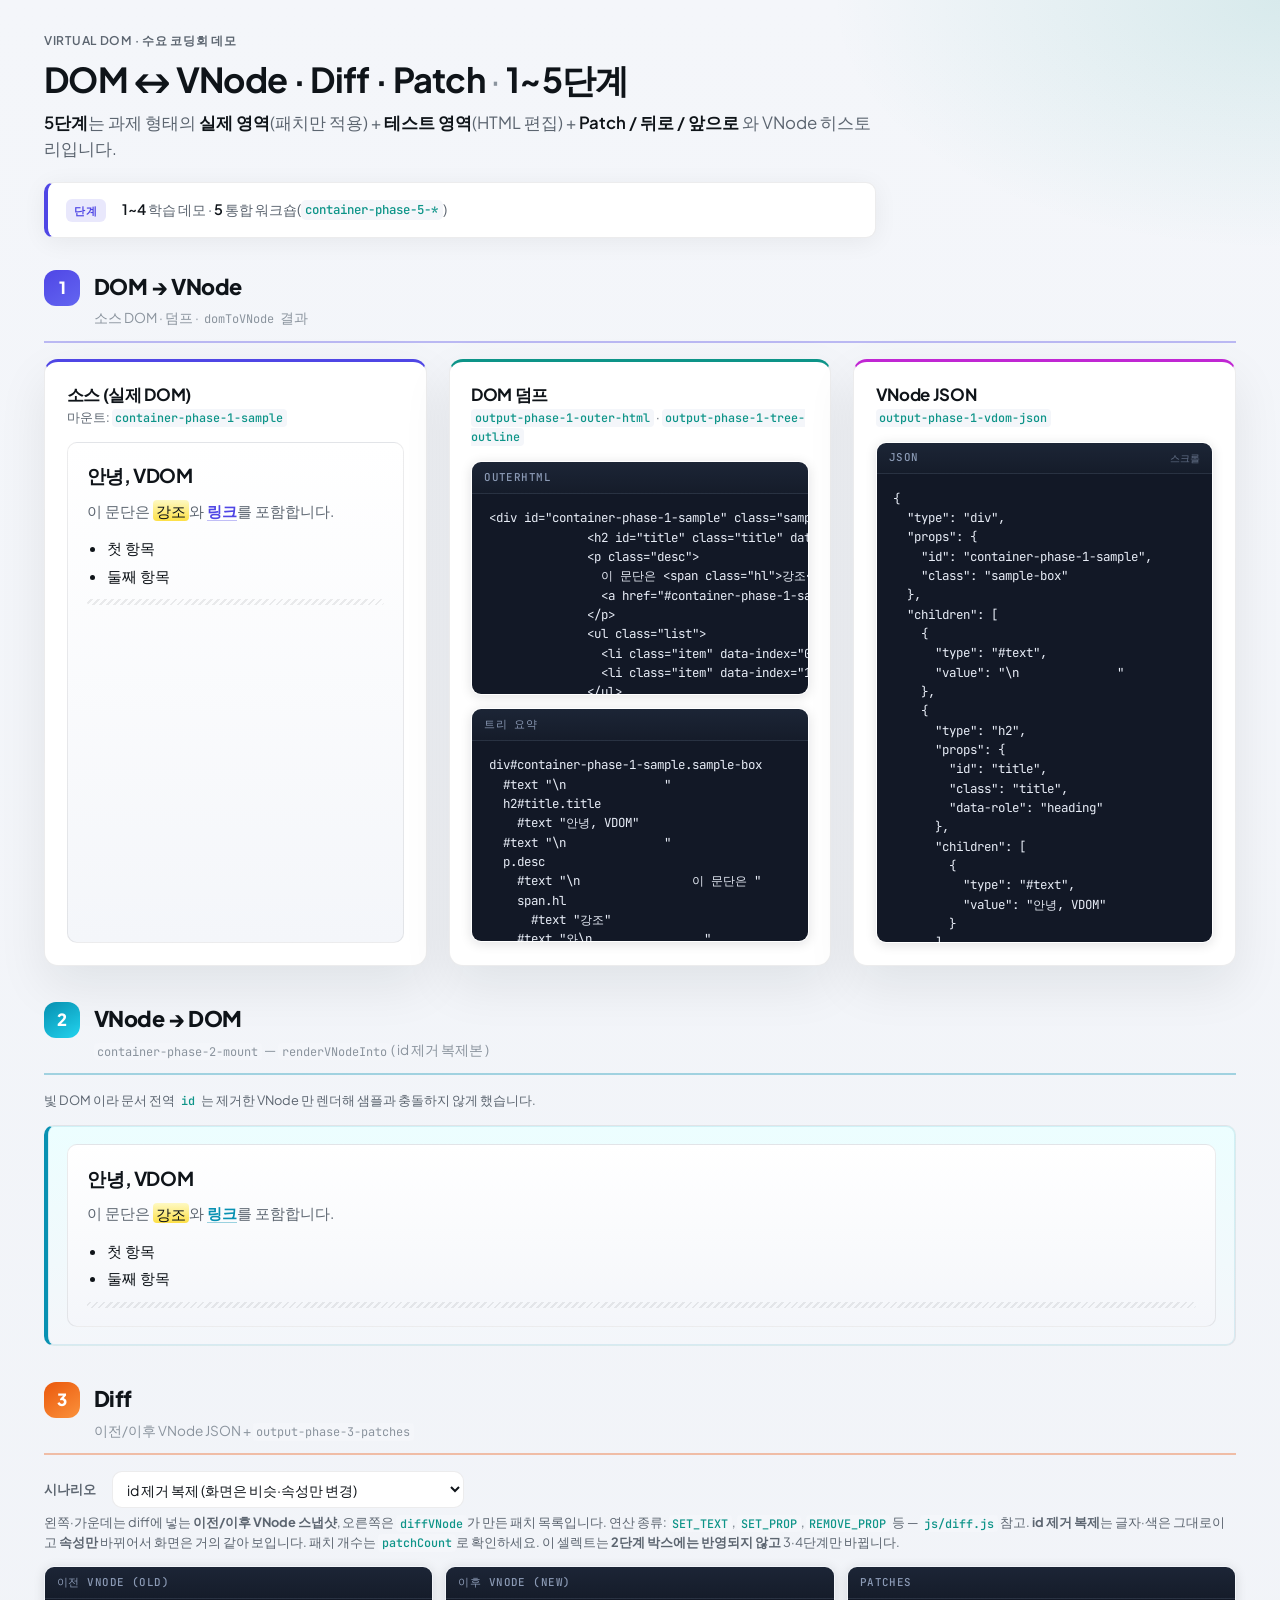
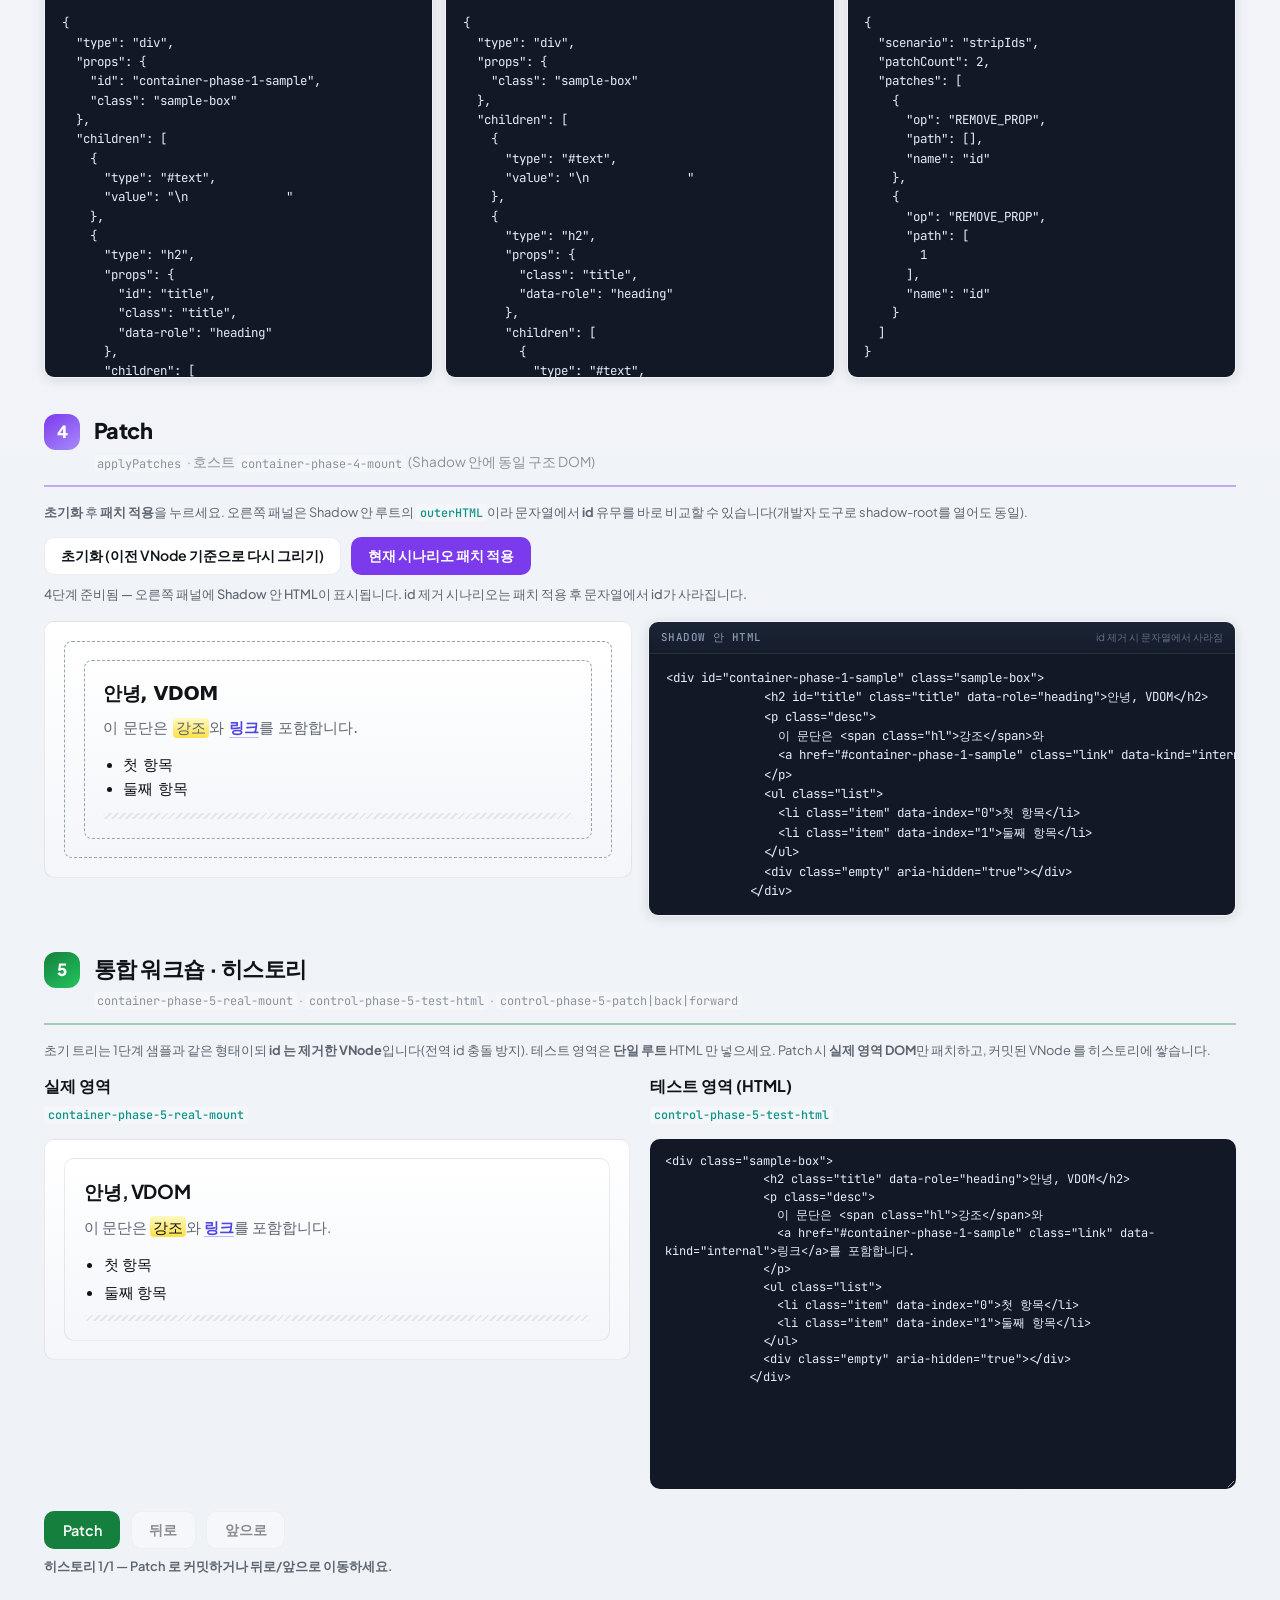
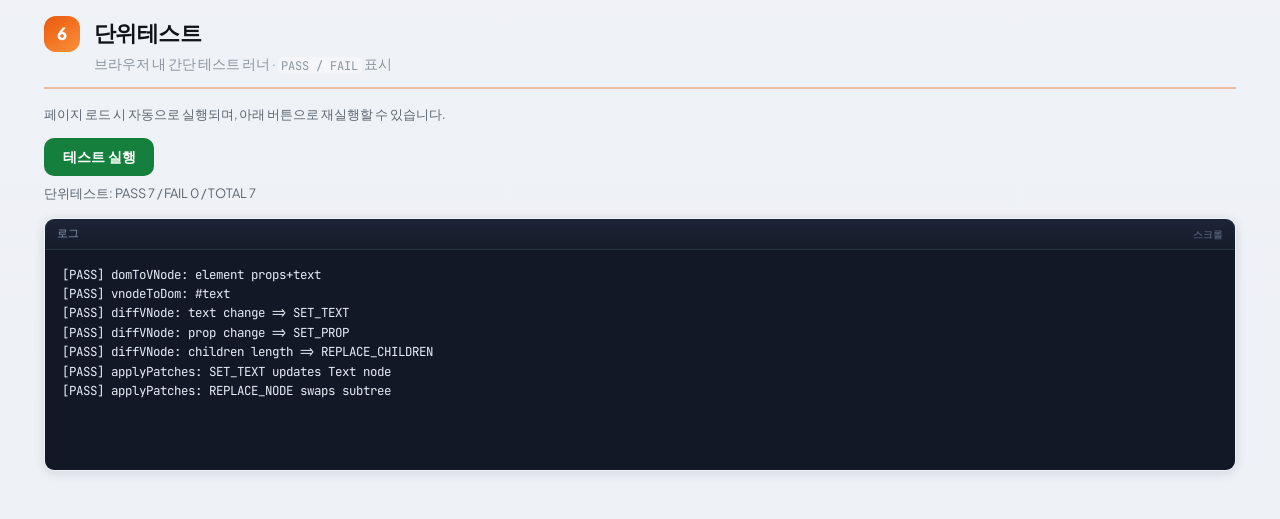
==== commit c0e92aa9: "feat: add Shadow outerHTML panel for phase 4 patch demo 4단계 옆에 Shadow 루트 outerHTML 패널을 두어 id 제거 시나리오" ====
--- a/index.html
+++ b/index.html
@@ -163,20 +163,33 @@
           </div>
         </header>
         <p class="demo-phase__note panel-note">
-          <strong>초기화</strong> 후 <strong>패치 적용</strong>을 누르세요. 변경 확인: 개발자 도구(F12) →
-          <code>container-phase-4-mount</code> → <code>#shadow-root</code> → 요소 선택 →
-          <strong>id 속성</strong>이 사라졌는지 봅니다. 아래 상태 줄에도 id 개수(전→후)를 찍습니다.
+          <strong>초기화</strong> 후 <strong>패치 적용</strong>을 누르세요. 오른쪽 패널은 Shadow 안 루트의
+          <code>outerHTML</code>이라 문자열에서 <strong>id</strong> 유무를 바로 비교할 수 있습니다(개발자 도구로
+          shadow-root를 열어도 동일).
         </p>
         <div class="phase4-toolbar">
           <button type="button" id="control-phase-4-reset" class="btn-phase4">초기화 (이전 VNode 기준으로 다시 그리기)</button>
           <button type="button" id="control-phase-4-apply" class="btn-phase4 btn-phase4--primary">현재 시나리오 패치 적용</button>
         </div>
         <p id="output-phase-4-status" class="panel-note phase4-status" aria-live="polite"></p>
-        <div
-          id="container-phase-4-mount"
-          class="sample-box sample-box--patch-host"
-          title="ShadowRoot 호스트 — 내부 DOM 은 개발자 도구에서 shadow-root 로 확인"
-        ></div>
+        <div class="phase4-split">
+          <div class="phase4-split__visual">
+            <div
+              id="container-phase-4-mount"
+              class="sample-box sample-box--patch-host"
+              title="ShadowRoot 호스트 — 내부 DOM 은 개발자 도구에서 shadow-root 로 확인"
+            ></div>
+          </div>
+          <div class="phase4-split__html">
+            <div class="code-wrap code-wrap--grow">
+              <div class="code-wrap__bar">
+                <span class="code-wrap__label">Shadow 안 HTML</span>
+                <span class="code-wrap__hint">id 제거 시 문자열에서 사라짐</span>
+              </div>
+              <pre id="output-phase-4-shadow-html" class="code-block code-block--sm" aria-label="Shadow 루트 outerHTML"></pre>
+            </div>
+          </div>
+        </div>
       </section>
 
       <!-- ========== 5단계: 통합 UI · 히스토리 (과제 플로우) ========== -->
--- a/css/base.css
+++ b/css/base.css
@@ -227,6 +227,44 @@
   font-weight: 500;
 }
 
+.phase4-split {
+  display: grid;
+  grid-template-columns: minmax(0, 1fr) minmax(0, 1fr);
+  gap: 1rem;
+  align-items: stretch;
+  margin-top: 0.35rem;
+}
+
+@media (max-width: 900px) {
+  .phase4-split {
+    grid-template-columns: 1fr;
+  }
+}
+
+.phase4-split__visual {
+  min-width: 0;
+}
+
+.phase4-split__html {
+  min-width: 0;
+  display: flex;
+  flex-direction: column;
+}
+
+.phase4-split__html .code-wrap {
+  flex: 1;
+  min-height: 0;
+  display: flex;
+  flex-direction: column;
+}
+
+.phase4-split__html .code-block {
+  flex: 1;
+  max-height: min(38vh, 420px);
+  min-height: 140px;
+  overflow: auto;
+}
+
 .sample-box--patch-host {
   min-height: 120px;
   border-style: solid;
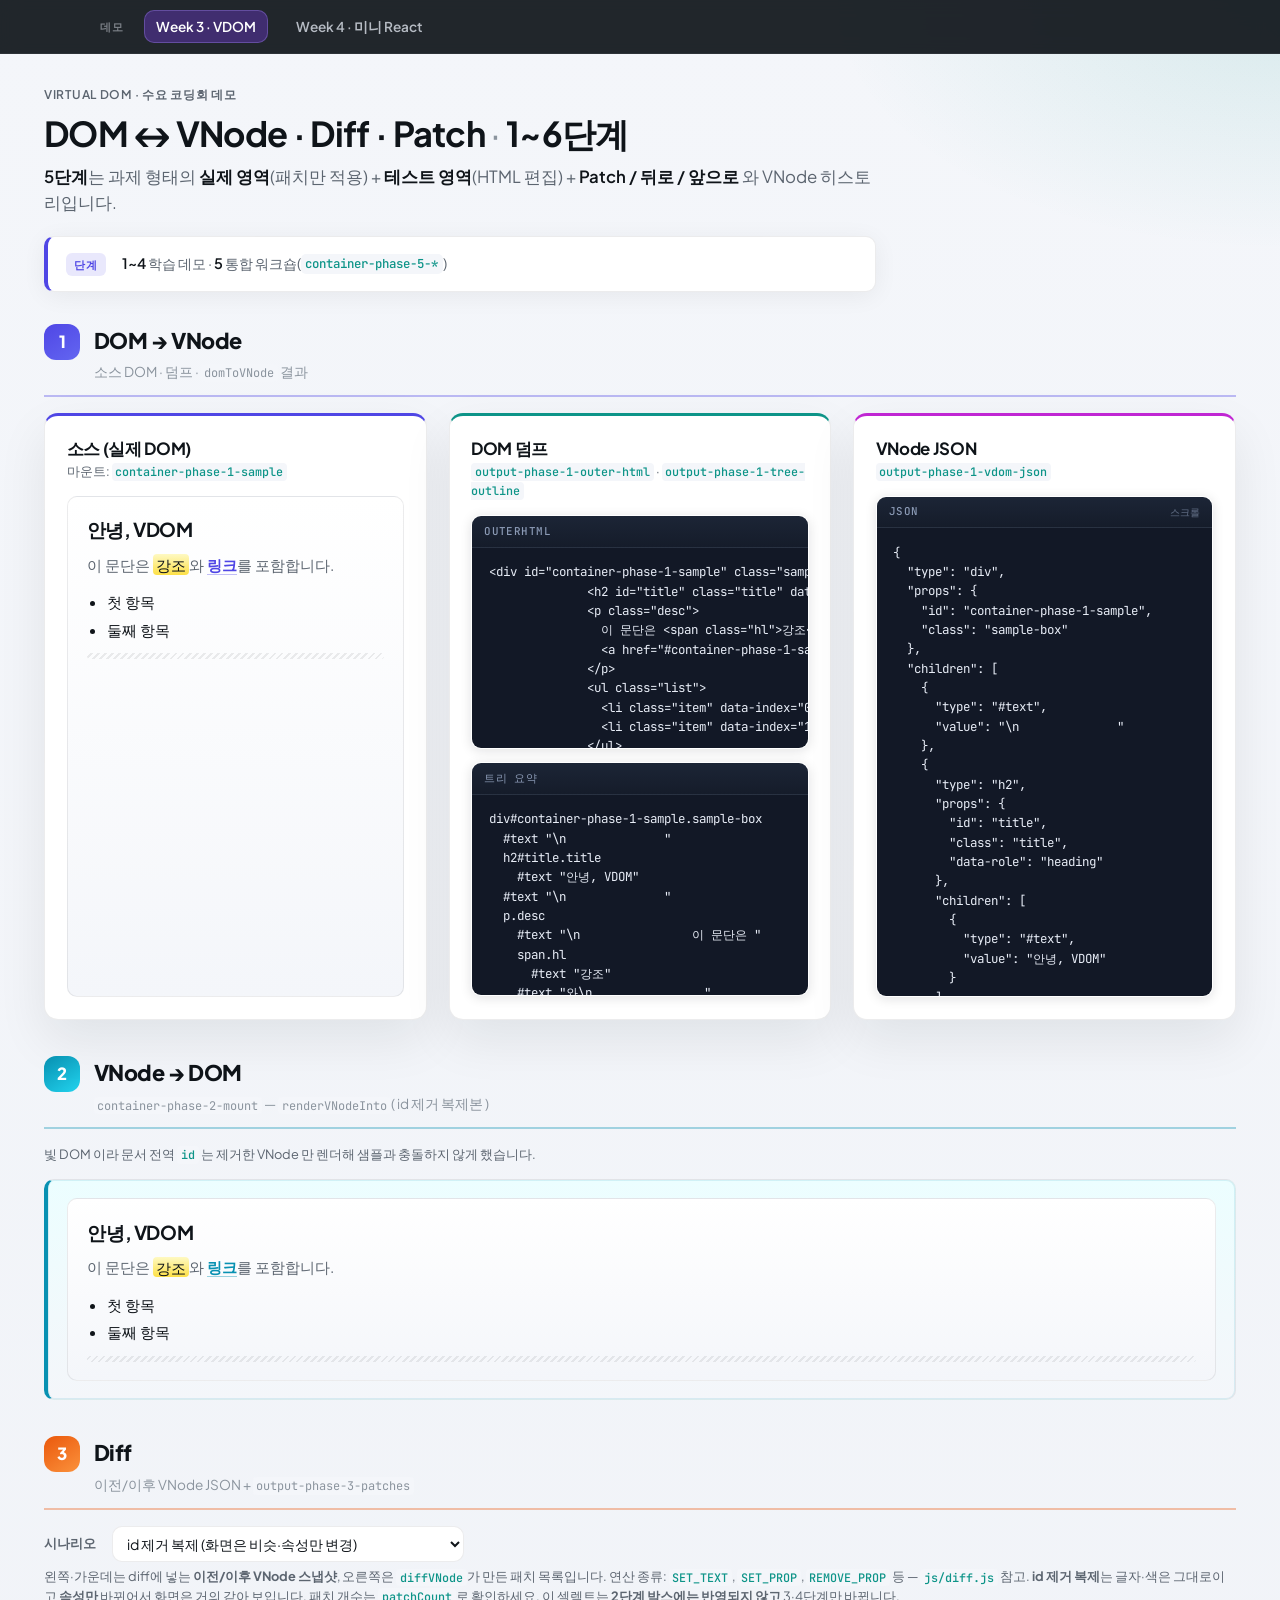
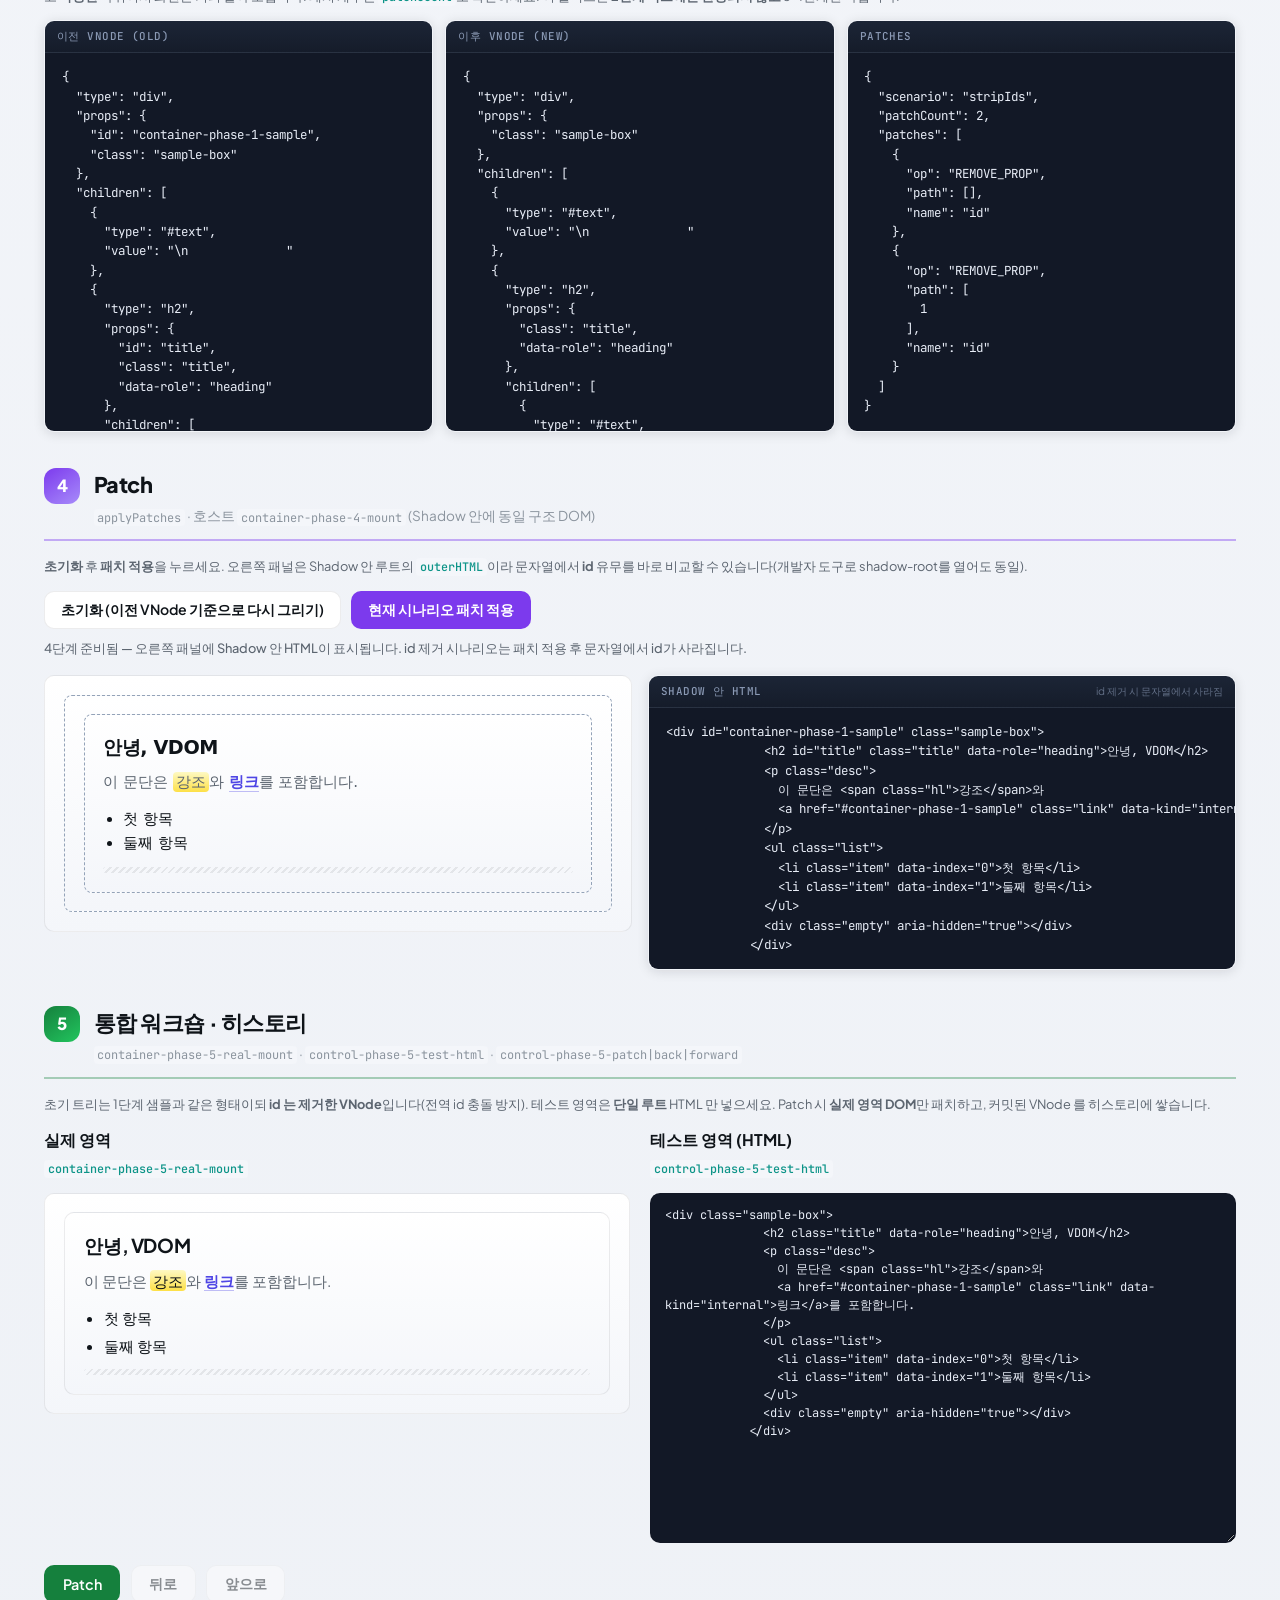
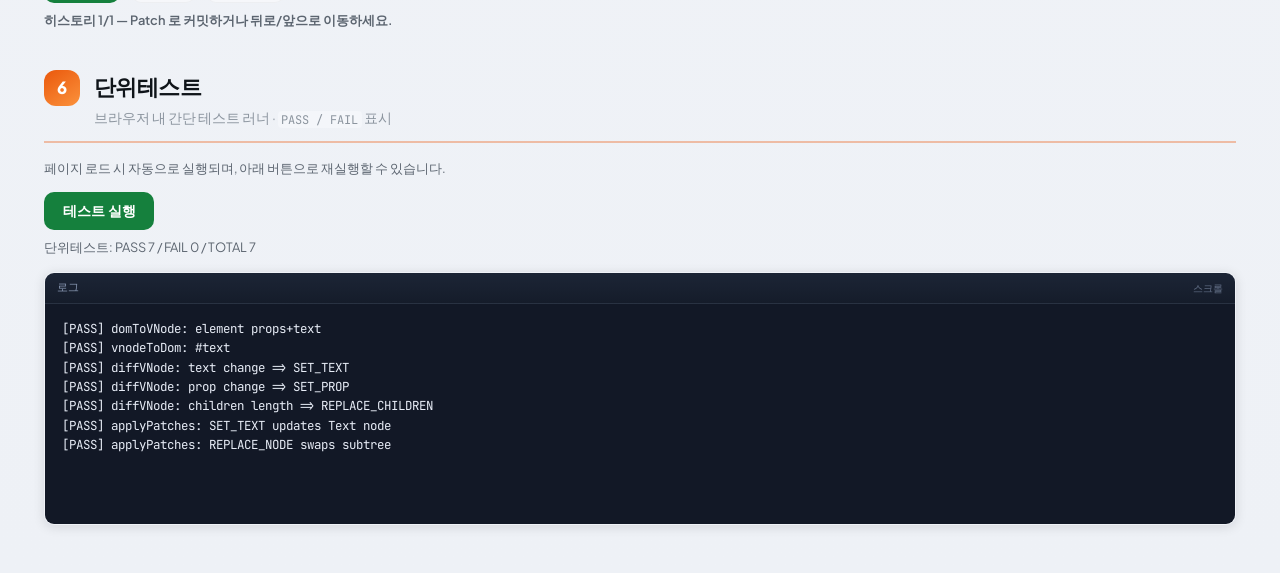
==== commit 01858be6: "feat(week4): 미니 React 레이어, 문서 분리, week4 페이지 - docs를 week03-vdom / week04-mini-react로 정리하고 study-guid" ====
--- a/index.html
+++ b/index.html
@@ -6,13 +6,13 @@
   - output-phase-N-*     — 읽기 전용 출력(pre 등)
   - control-phase-N-*    — 입력(버튼, select)
 
-  스크립트: vdom.js → diff.js → patch.js → phase1-demo.js → phase5-workshop.js
+  스크립트: vdom → diff → patch → phase1/5 → unit-tests  (Week 4는 week4.html)
 -->
 <html lang="ko">
   <head>
     <meta charset="UTF-8" />
     <meta name="viewport" content="width=device-width, initial-scale=1.0" />
-    <title>VDOM 데모 · 1~5단계 (워크숍 UI · 히스토리)</title>
+    <title>Week 3 · VDOM · Diff · Patch (1~6단계)</title>
     <link rel="preconnect" href="https://fonts.googleapis.com" />
     <link rel="preconnect" href="https://fonts.gstatic.com" crossorigin />
     <link
@@ -22,10 +22,17 @@
     <link rel="stylesheet" href="css/base.css" />
   </head>
   <body>
+    <nav class="site-nav" aria-label="주차 데모 이동">
+      <div class="site-nav__inner">
+        <span class="site-nav__label">데모</span>
+        <a href="index.html" class="site-nav__link site-nav__link--current" aria-current="page">Week 3 · VDOM</a>
+        <a href="week4.html" class="site-nav__link">Week 4 · 미니 React</a>
+      </div>
+    </nav>
     <main class="page">
       <header class="page-head">
         <p class="eyebrow">Virtual DOM · 수요 코딩회 데모</p>
-        <h1 class="page-title">DOM ↔ VNode · Diff · Patch <span class="page-title__sep">·</span> 1~5단계</h1>
+        <h1 class="page-title">DOM ↔ VNode · Diff · Patch <span class="page-title__sep">·</span> 1~6단계</h1>
         <p class="page-lead">
           <strong>5단계</strong>는 과제 형태의 <strong>실제 영역</strong>(패치만 적용) +
           <strong>테스트 영역</strong>(HTML 편집) + <strong>Patch / 뒤로 / 앞으로</strong> 와 VNode 히스토리입니다.
--- a/css/base.css
+++ b/css/base.css
@@ -1,6 +1,57 @@
 /* =============================================================================
    base.css — 데모 UI (VDOM 로직과 무관)
    ============================================================================= */
+
+/* 상단 주차 네비 (index.html ↔ week4.html) */
+.site-nav {
+  position: sticky;
+  top: 0;
+  z-index: 50;
+  background: rgba(15, 20, 25, 0.92);
+  backdrop-filter: blur(10px);
+  border-bottom: 1px solid rgba(255, 255, 255, 0.06);
+}
+
+.site-nav__inner {
+  max-width: 1120px;
+  margin: 0 auto;
+  padding: 0.65rem 1.25rem;
+  display: flex;
+  flex-wrap: wrap;
+  align-items: center;
+  gap: 0.5rem 1rem;
+}
+
+.site-nav__label {
+  font-size: 0.7rem;
+  font-weight: 600;
+  letter-spacing: 0.08em;
+  text-transform: uppercase;
+  color: rgba(232, 237, 247, 0.45);
+  margin-right: 0.25rem;
+}
+
+.site-nav__link {
+  font-family: var(--font-sans);
+  font-size: 0.85rem;
+  font-weight: 600;
+  color: rgba(232, 237, 247, 0.75);
+  text-decoration: none;
+  padding: 0.35rem 0.75rem;
+  border-radius: var(--radius-sm);
+  transition: color 0.15s ease, background 0.15s ease;
+}
+
+.site-nav__link:hover {
+  color: #fff;
+  background: rgba(255, 255, 255, 0.06);
+}
+
+.site-nav__link--current {
+  color: #fff;
+  background: rgba(124, 58, 237, 0.35);
+  box-shadow: inset 0 0 0 1px rgba(167, 139, 250, 0.35);
+}
 
 :root {
   --font-sans: "Plus Jakarta Sans", system-ui, -apple-system, "Segoe UI", sans-serif;
@@ -846,3 +897,51 @@
     max-height: 360px;
   }
 }
+
+/* Week 4 — 미니 React 데모 */
+.week4-mount {
+  margin-top: 0.5rem;
+}
+
+.week4-app {
+  display: flex;
+  flex-direction: column;
+  gap: 0.65rem;
+}
+
+.week4-panel__head {
+  margin: 0 0 0.25rem;
+}
+
+.week4-panel__title {
+  margin: 0 0 0.25rem;
+  font-size: 1.05rem;
+}
+
+.week4-line {
+  margin: 0;
+  font-size: 0.9rem;
+}
+
+.week4-toolbar {
+  display: flex;
+  flex-wrap: wrap;
+  gap: 0.5rem;
+  align-items: center;
+}
+
+.week4-tests-heading {
+  margin: 1.25rem 0 0.35rem;
+  font-size: 0.95rem;
+  font-weight: 600;
+  color: var(--muted);
+}
+
+.week4-effect-line {
+  margin-top: 0.75rem;
+  min-height: 1.25rem;
+}
+
+.demo-phase--week4-tests {
+  margin-top: 0.5rem;
+}
